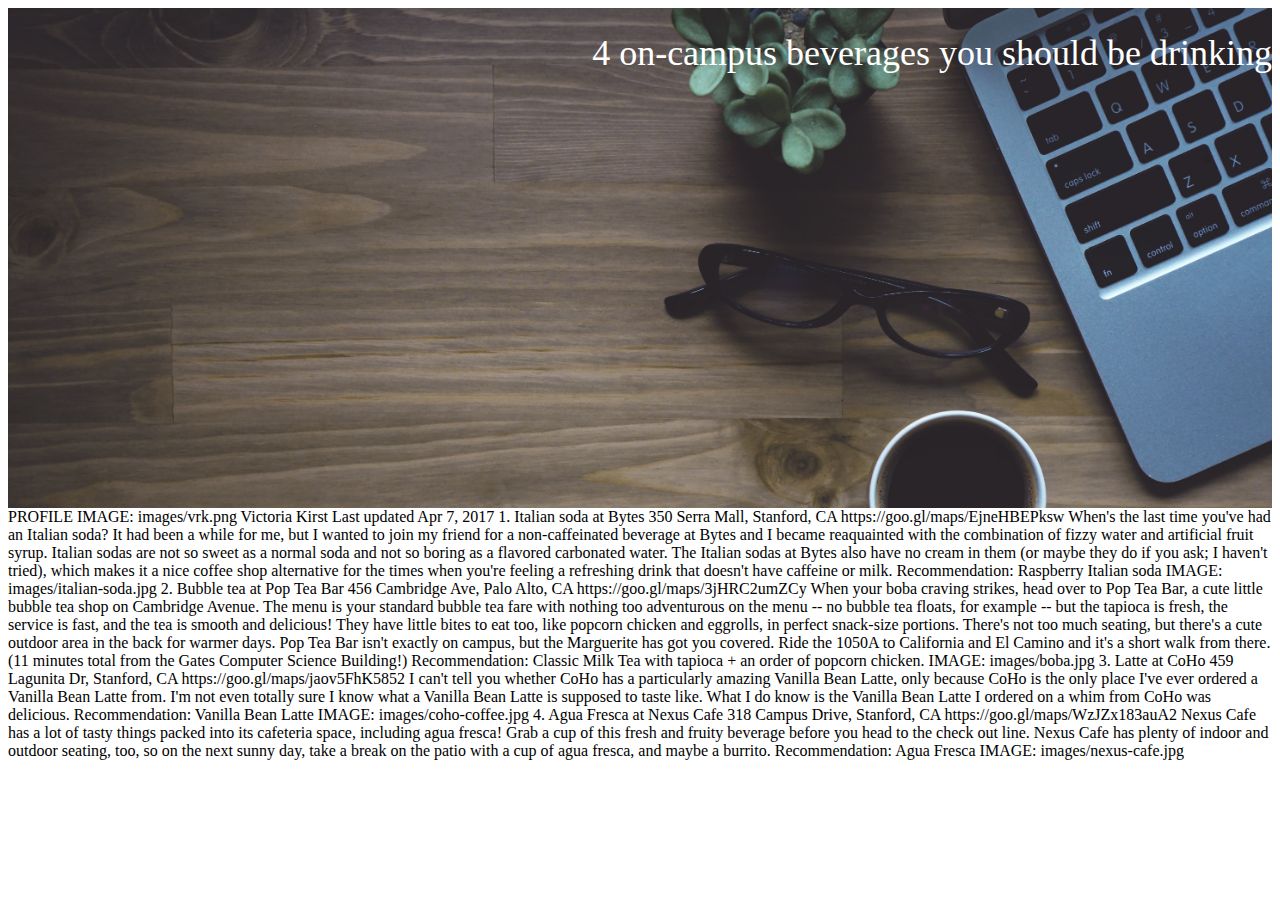
==== listice-starter_pack/listicle.html @ 7f461994 "first commit" ====
<!DOCTYPE html>
<html>
  <head>
    <meta charset="utf-8">
    <title>Stanford: 4 on-campus beverages you should be drinking</title>
    <link rel="icon" type="image/png" href="images/favicon-32x32.png" sizes="32x32" />
    <link rel="icon" type="image/png" href="images/favicon-16x16.png" sizes="16x16" />
    <link href="https://fonts.googleapis.com/css?family=Source+Sans+Pro|Roboto+Slab" rel="stylesheet">
    <link rel="stylesheet" href="css/listicle-style.css"/>
  </head>
  <body>

  <!-- TODO(you): Write the HTML necessary to complete HW1! -->

  <!--

    ******************************************
    DO NOT TRANSCRIBE THE ARTICLE YOURSELF!!!!
    ******************************************

    You do not have to type in all of the text on the page!

    The contents of the article is in `listicle-content.txt`, which is
    included in this directory. Copy and paste the contents of that file into
    this HTML file as needed. You should only need to add HTML to markup the
    content.

  -->
<header>
  <h1> 4 on-campus beverages you should be drinking</h1>
</header>


PROFILE IMAGE: images/vrk.png
Victoria Kirst
Last updated Apr 7, 2017


1.
Italian soda at Bytes
350 Serra Mall, Stanford, CA
https://goo.gl/maps/EjneHBEPksw

When's the last time you've had an Italian soda? It had been a while for me, but I wanted to join my friend for a non-caffeinated beverage at Bytes and I became reaquainted with the combination of fizzy water and artificial fruit syrup. Italian sodas are not so sweet as a normal soda and not so boring as a flavored carbonated water. The Italian sodas at Bytes also have no cream in them (or maybe they do if you ask; I haven't tried), which makes it a nice coffee shop alternative for the times when you're feeling a refreshing drink that doesn't have caffeine or milk.

Recommendation: Raspberry Italian soda

IMAGE: images/italian-soda.jpg


2.
Bubble tea at Pop Tea Bar
456 Cambridge Ave, Palo Alto, CA
https://goo.gl/maps/3jHRC2umZCy

When your boba craving strikes, head over to Pop Tea Bar, a cute little bubble tea shop on Cambridge Avenue. The menu is your standard bubble tea fare with nothing too adventurous on the menu -- no bubble tea floats, for example -- but the tapioca is fresh, the service is fast, and the tea is smooth and delicious! They have little bites to eat too, like popcorn chicken and eggrolls, in perfect snack-size portions. There's not too much seating, but there's a cute outdoor area in the back for warmer days.

Pop Tea Bar isn't exactly on campus, but the Marguerite has got you covered. Ride the 1050A to California and El Camino and it's a short walk from there. (11 minutes total from the Gates Computer Science Building!)

Recommendation: Classic Milk Tea with tapioca + an order of popcorn chicken.

IMAGE: images/boba.jpg

3.
Latte at CoHo
459 Lagunita Dr, Stanford, CA
https://goo.gl/maps/jaov5FhK5852

I can't tell you whether CoHo has a particularly amazing Vanilla Bean Latte, only because CoHo is the only place I've ever ordered a Vanilla Bean Latte from. I'm not even totally sure I know what a Vanilla Bean Latte is supposed to taste like. What I do know is the Vanilla Bean Latte I ordered on a whim from CoHo was delicious.

Recommendation: Vanilla Bean Latte

IMAGE: images/coho-coffee.jpg

4.
Agua Fresca at Nexus Cafe
318 Campus Drive, Stanford, CA
https://goo.gl/maps/WzJZx183auA2

Nexus Cafe has a lot of tasty things packed into its cafeteria space, including agua fresca! Grab a cup of this fresh and fruity beverage before you head to the check out line. Nexus Cafe has plenty of indoor and outdoor seating, too, so on the next sunny day, take a break on the patio with a cup of agua fresca, and maybe a burrito.

Recommendation: Agua Fresca

IMAGE: images/nexus-cafe.jpg

  </body>
</html>
---- listice-starter_pack/css/listicle-style.css ----
header{
    background-image: url("../images/header.jpg");
    background-size: cover;
    height: 500px;
    background-repeat: no-repeat;
    display: flex;
    justify-content: end;
}
h1{
    font-family: 'Robot Slab',serif;
    color: white;
    font-size: 36px;
    font-weight: normal;
    text-align: center;
}
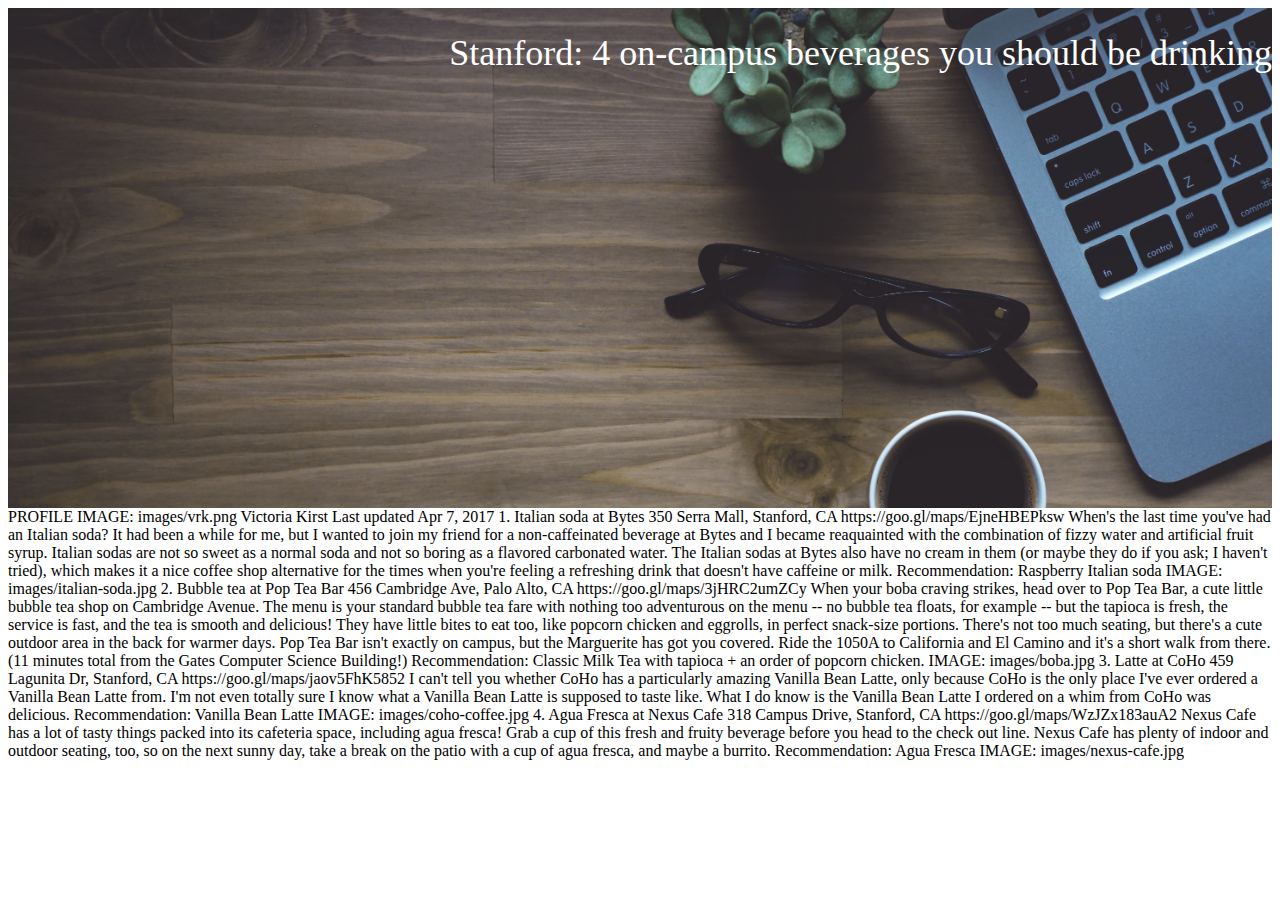
==== commit de6b671d: "update html file" ====
--- a/listice-starter_pack/listicle.html
+++ b/listice-starter_pack/listicle.html
@@ -27,7 +27,7 @@
 
   -->
 <header>
-  <h1> 4 on-campus beverages you should be drinking</h1>
+  <h1> Stanford: 4 on-campus beverages you should be drinking</h1>
 </header>
 
 
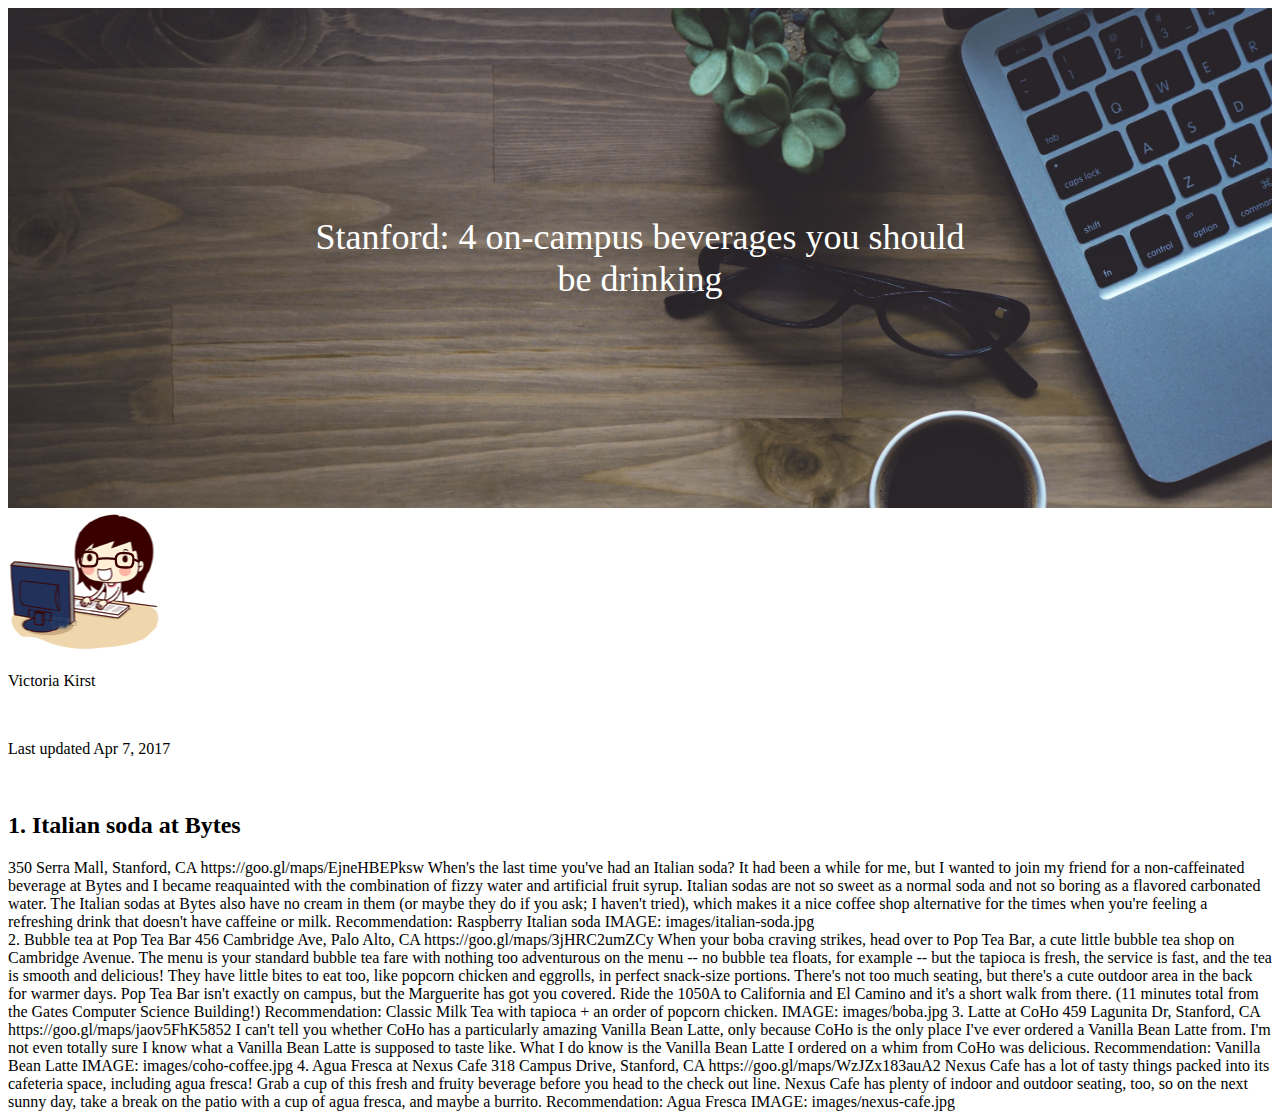
==== commit d0dc22d5: "update html file" ====
--- a/listice-starter_pack/listicle.html
+++ b/listice-starter_pack/listicle.html
@@ -1,87 +1,89 @@
 <!DOCTYPE html>
 <html>
-  <head>
-    <meta charset="utf-8">
-    <title>Stanford: 4 on-campus beverages you should be drinking</title>
-    <link rel="icon" type="image/png" href="images/favicon-32x32.png" sizes="32x32" />
-    <link rel="icon" type="image/png" href="images/favicon-16x16.png" sizes="16x16" />
-    <link href="https://fonts.googleapis.com/css?family=Source+Sans+Pro|Roboto+Slab" rel="stylesheet">
-    <link rel="stylesheet" href="css/listicle-style.css"/>
-  </head>
-  <body>
-
+<head>
+  <meta charset="utf-8">
+  <title>Stanford: 4 on-campus beverages you should be drinking</title>
+  <link rel="icon" type="image/png" href="images/favicon-32x32.png" sizes="32x32" />
+  <link rel="icon" type="image/png" href="images/favicon-16x16.png" sizes="16x16" />
+  <link href="https://fonts.googleapis.com/css?family=Source+Sans+Pro|Roboto+Slab" rel="stylesheet">
+  <link rel="stylesheet" href="css/listicle-style.css"/>
+</head>
+<body>
+  
   <!-- TODO(you): Write the HTML necessary to complete HW1! -->
-
+  
   <!--
-
+    
     ******************************************
     DO NOT TRANSCRIBE THE ARTICLE YOURSELF!!!!
     ******************************************
-
+    
     You do not have to type in all of the text on the page!
-
+    
     The contents of the article is in `listicle-content.txt`, which is
     included in this directory. Copy and paste the contents of that file into
     this HTML file as needed. You should only need to add HTML to markup the
     content.
-
+    
   -->
-<header>
-  <h1> Stanford: 4 on-campus beverages you should be drinking</h1>
-</header>
-
-
-PROFILE IMAGE: images/vrk.png
-Victoria Kirst
-Last updated Apr 7, 2017
-
-
-1.
-Italian soda at Bytes
-350 Serra Mall, Stanford, CA
-https://goo.gl/maps/EjneHBEPksw
-
-When's the last time you've had an Italian soda? It had been a while for me, but I wanted to join my friend for a non-caffeinated beverage at Bytes and I became reaquainted with the combination of fizzy water and artificial fruit syrup. Italian sodas are not so sweet as a normal soda and not so boring as a flavored carbonated water. The Italian sodas at Bytes also have no cream in them (or maybe they do if you ask; I haven't tried), which makes it a nice coffee shop alternative for the times when you're feeling a refreshing drink that doesn't have caffeine or milk.
-
-Recommendation: Raspberry Italian soda
-
-IMAGE: images/italian-soda.jpg
-
-
-2.
-Bubble tea at Pop Tea Bar
-456 Cambridge Ave, Palo Alto, CA
-https://goo.gl/maps/3jHRC2umZCy
-
-When your boba craving strikes, head over to Pop Tea Bar, a cute little bubble tea shop on Cambridge Avenue. The menu is your standard bubble tea fare with nothing too adventurous on the menu -- no bubble tea floats, for example -- but the tapioca is fresh, the service is fast, and the tea is smooth and delicious! They have little bites to eat too, like popcorn chicken and eggrolls, in perfect snack-size portions. There's not too much seating, but there's a cute outdoor area in the back for warmer days.
-
-Pop Tea Bar isn't exactly on campus, but the Marguerite has got you covered. Ride the 1050A to California and El Camino and it's a short walk from there. (11 minutes total from the Gates Computer Science Building!)
-
-Recommendation: Classic Milk Tea with tapioca + an order of popcorn chicken.
-
-IMAGE: images/boba.jpg
-
-3.
-Latte at CoHo
-459 Lagunita Dr, Stanford, CA
-https://goo.gl/maps/jaov5FhK5852
-
-I can't tell you whether CoHo has a particularly amazing Vanilla Bean Latte, only because CoHo is the only place I've ever ordered a Vanilla Bean Latte from. I'm not even totally sure I know what a Vanilla Bean Latte is supposed to taste like. What I do know is the Vanilla Bean Latte I ordered on a whim from CoHo was delicious.
-
-Recommendation: Vanilla Bean Latte
-
-IMAGE: images/coho-coffee.jpg
-
-4.
-Agua Fresca at Nexus Cafe
-318 Campus Drive, Stanford, CA
-https://goo.gl/maps/WzJZx183auA2
-
-Nexus Cafe has a lot of tasty things packed into its cafeteria space, including agua fresca! Grab a cup of this fresh and fruity beverage before you head to the check out line. Nexus Cafe has plenty of indoor and outdoor seating, too, so on the next sunny day, take a break on the patio with a cup of agua fresca, and maybe a burrito.
-
-Recommendation: Agua Fresca
-
-IMAGE: images/nexus-cafe.jpg
-
-  </body>
+  <header>
+    <h1>Stanford: 4 on-campus beverages you should be drinking</h1>
+  </header>
+  
+  
+  <div id="author">
+    <img src="images/vrk.png" class="avt"><br>
+    <p class = "name">Victoria Kirst</p><br>
+    <p class = "update-time">Last updated Apr 7, 2017</p><br>
+  </div>
+  <div id="fisrt-content">
+    <h2>1.
+    Italian soda at Bytes</h2>
+    350 Serra Mall, Stanford, CA
+    https://goo.gl/maps/EjneHBEPksw
+    
+    When's the last time you've had an Italian soda? It had been a while for me, but I wanted to join my friend for a non-caffeinated beverage at Bytes and I became reaquainted with the combination of fizzy water and artificial fruit syrup. Italian sodas are not so sweet as a normal soda and not so boring as a flavored carbonated water. The Italian sodas at Bytes also have no cream in them (or maybe they do if you ask; I haven't tried), which makes it a nice coffee shop alternative for the times when you're feeling a refreshing drink that doesn't have caffeine or milk.
+    
+    Recommendation: Raspberry Italian soda
+    
+    IMAGE: images/italian-soda.jpg
+    
+  </div>
+  2.
+  Bubble tea at Pop Tea Bar
+  456 Cambridge Ave, Palo Alto, CA
+  https://goo.gl/maps/3jHRC2umZCy
+  
+  When your boba craving strikes, head over to Pop Tea Bar, a cute little bubble tea shop on Cambridge Avenue. The menu is your standard bubble tea fare with nothing too adventurous on the menu -- no bubble tea floats, for example -- but the tapioca is fresh, the service is fast, and the tea is smooth and delicious! They have little bites to eat too, like popcorn chicken and eggrolls, in perfect snack-size portions. There's not too much seating, but there's a cute outdoor area in the back for warmer days.
+  
+  Pop Tea Bar isn't exactly on campus, but the Marguerite has got you covered. Ride the 1050A to California and El Camino and it's a short walk from there. (11 minutes total from the Gates Computer Science Building!)
+  
+  Recommendation: Classic Milk Tea with tapioca + an order of popcorn chicken.
+  
+  IMAGE: images/boba.jpg
+  
+  3.
+  Latte at CoHo
+  459 Lagunita Dr, Stanford, CA
+  https://goo.gl/maps/jaov5FhK5852
+  
+  I can't tell you whether CoHo has a particularly amazing Vanilla Bean Latte, only because CoHo is the only place I've ever ordered a Vanilla Bean Latte from. I'm not even totally sure I know what a Vanilla Bean Latte is supposed to taste like. What I do know is the Vanilla Bean Latte I ordered on a whim from CoHo was delicious.
+  
+  Recommendation: Vanilla Bean Latte
+  
+  IMAGE: images/coho-coffee.jpg
+  
+  4.
+  Agua Fresca at Nexus Cafe
+  318 Campus Drive, Stanford, CA
+  https://goo.gl/maps/WzJZx183auA2
+  
+  Nexus Cafe has a lot of tasty things packed into its cafeteria space, including agua fresca! Grab a cup of this fresh and fruity beverage before you head to the check out line. Nexus Cafe has plenty of indoor and outdoor seating, too, so on the next sunny day, take a break on the patio with a cup of agua fresca, and maybe a burrito.
+  
+  Recommendation: Agua Fresca
+  
+  IMAGE: images/nexus-cafe.jpg
+  
+  
+</body>
 </html>
--- a/listice-starter_pack/css/listicle-style.css
+++ b/listice-starter_pack/css/listicle-style.css
@@ -4,12 +4,15 @@
     height: 500px;
     background-repeat: no-repeat;
     display: flex;
-    justify-content: end;
+    justify-content: center;
+    align-items: center;
+    background-position: top;
 }
 h1{
     font-family: 'Robot Slab',serif;
     color: white;
     font-size: 36px;
     font-weight: normal;
+    padding: 300px;
     text-align: center;
 }
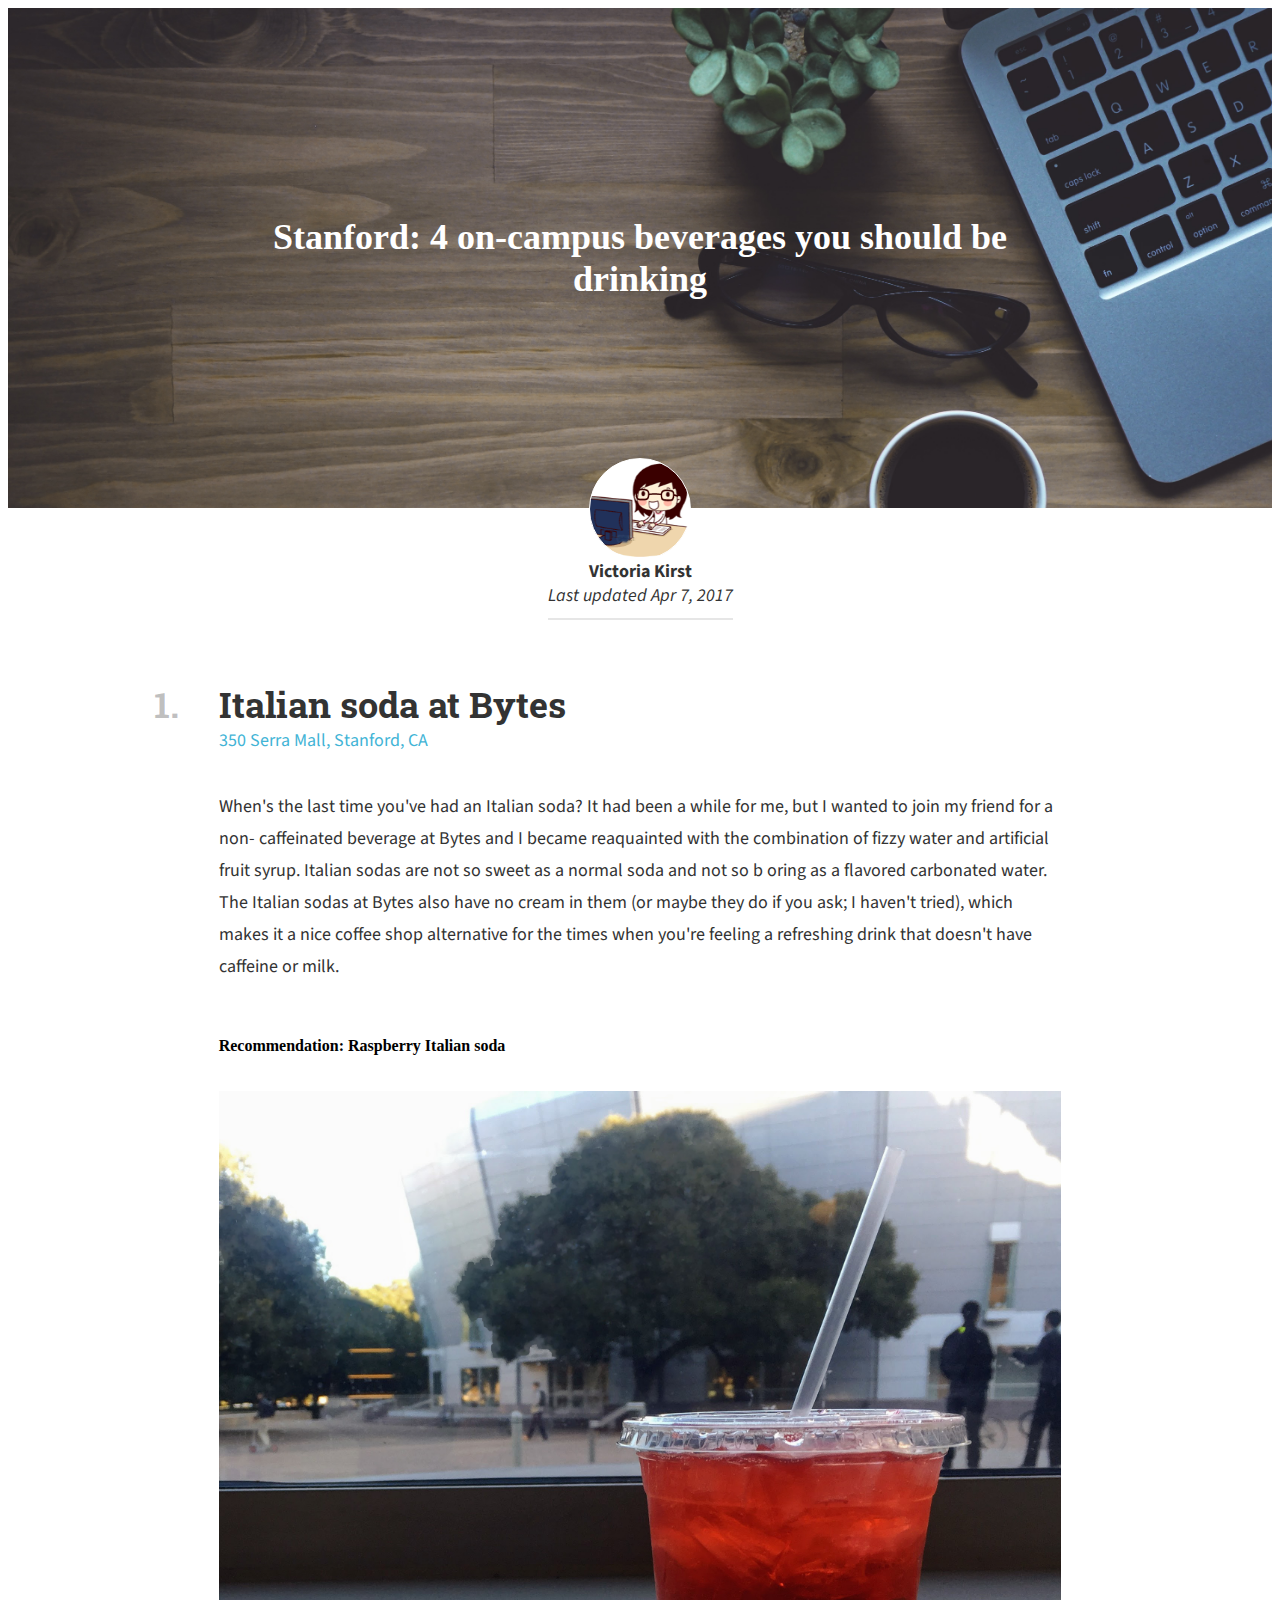
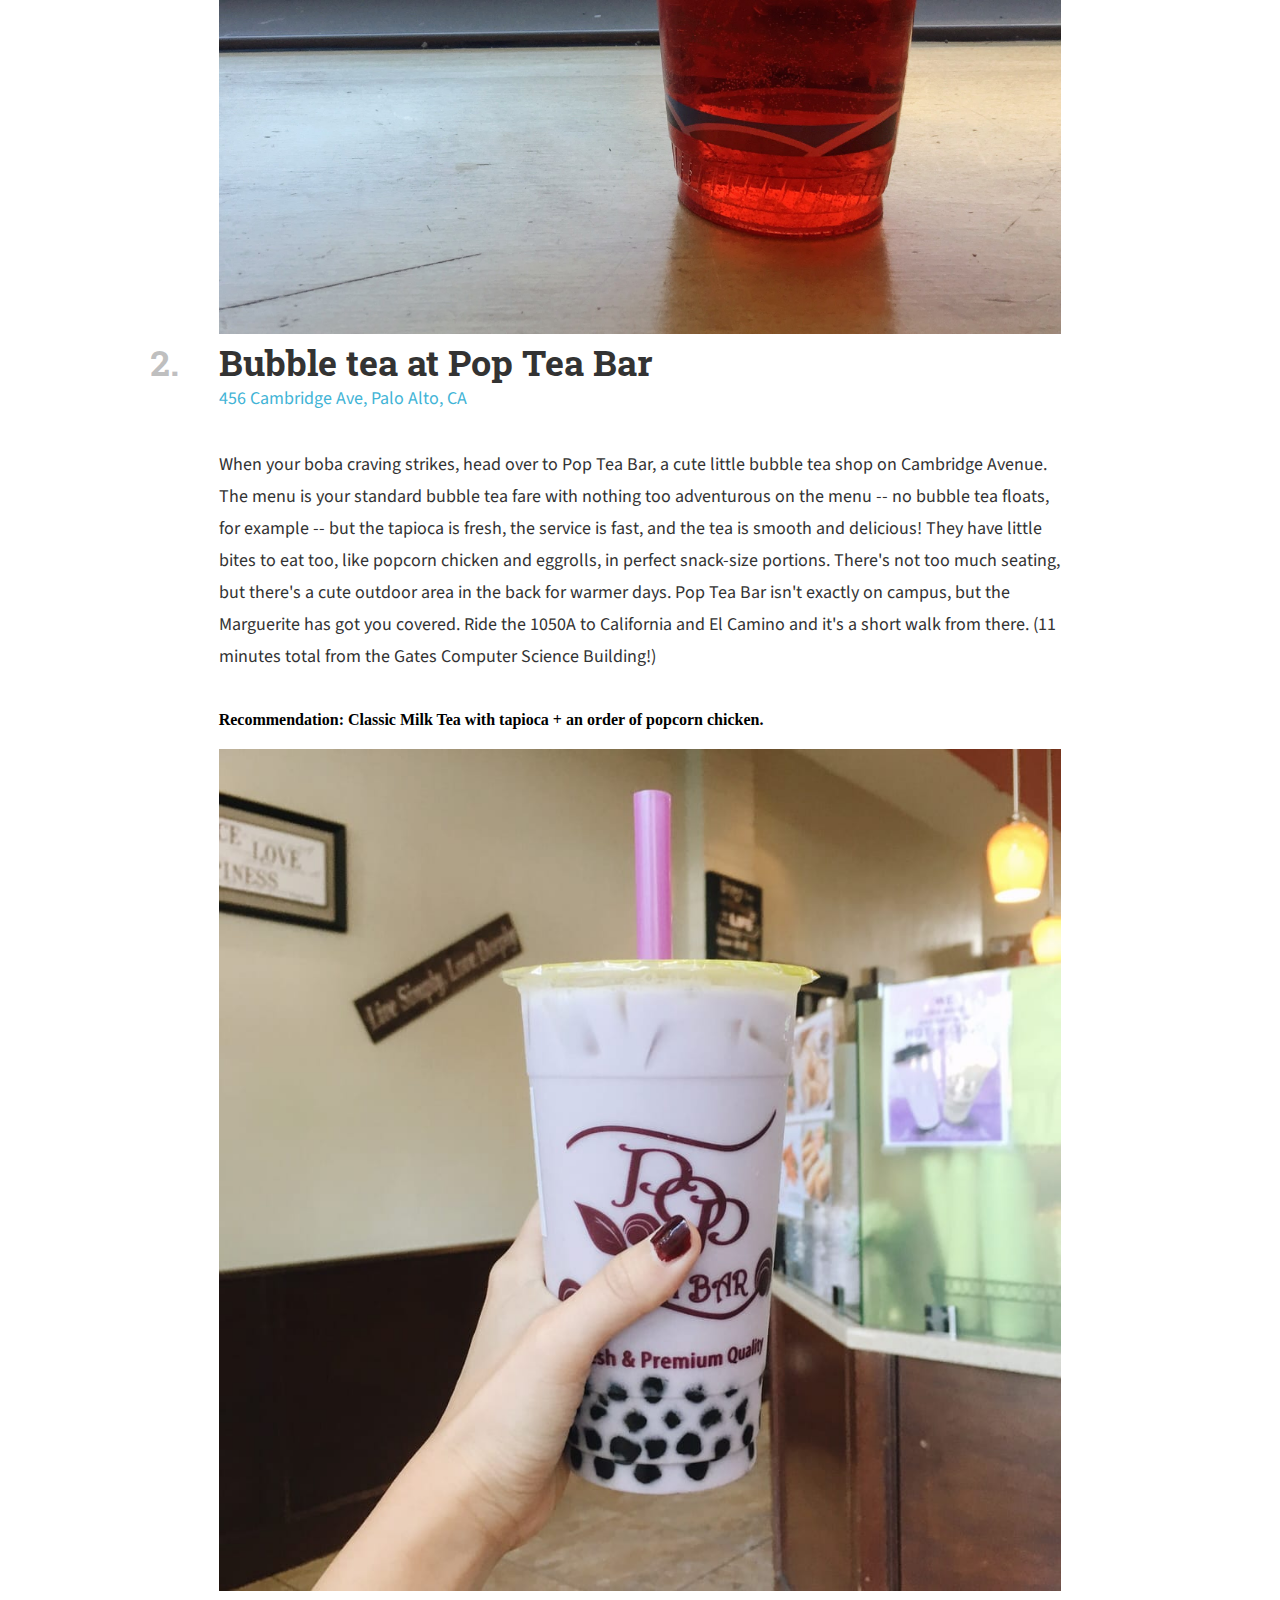
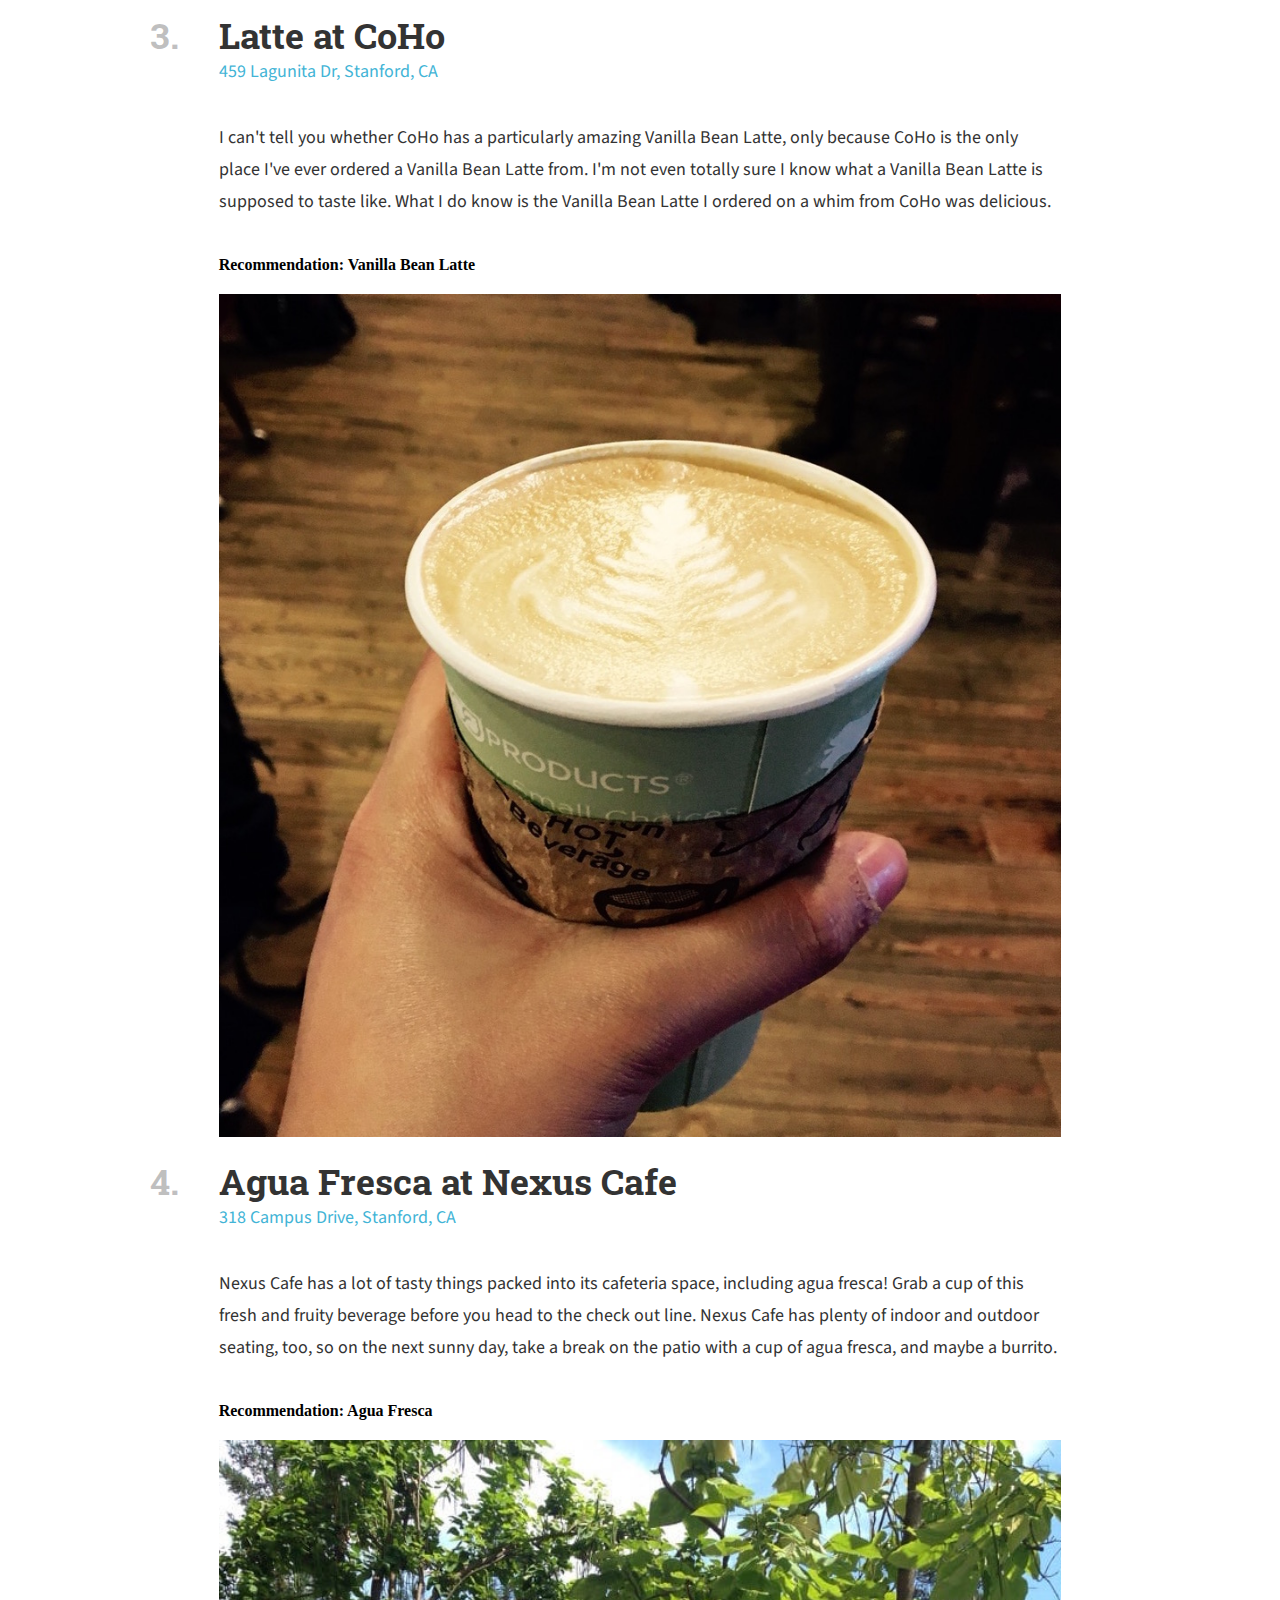
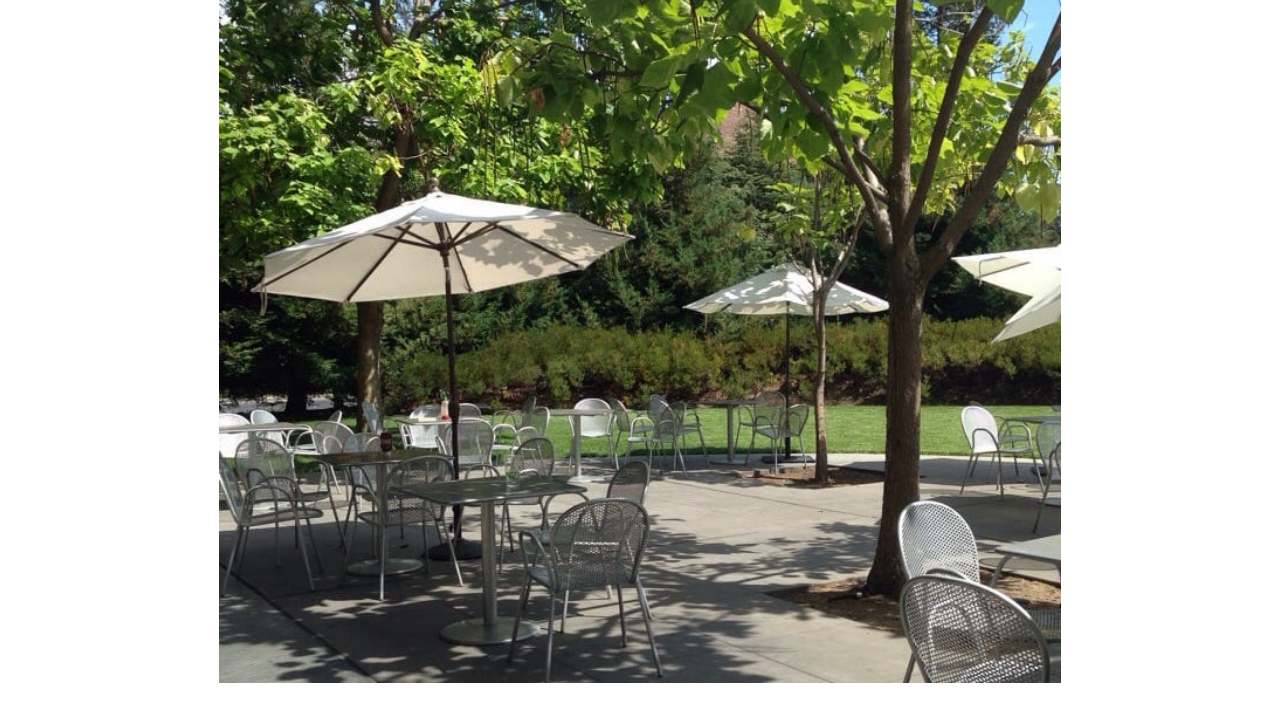
==== commit 268c3771: "finish tut2" ====
--- a/listice-starter_pack/listicle.html
+++ b/listice-starter_pack/listicle.html
@@ -31,59 +31,101 @@
   </header>
   
   
-  <div id="author">
-    <img src="images/vrk.png" class="avt"><br>
-    <p class = "name">Victoria Kirst</p><br>
-    <p class = "update-time">Last updated Apr 7, 2017</p><br>
+  <div id="profile">
+    <div id="profile-pic">  </div>
+    
+    <div id="profile-text" >
+      <strong> Victoria Kirst </strong> <br/>
+      <em> Last updated Apr 7, 2017 </em>
+    </div>
   </div>
-  <div id="fisrt-content">
-    <h2>1.
-    Italian soda at Bytes</h2>
-    350 Serra Mall, Stanford, CA
-    https://goo.gl/maps/EjneHBEPksw
-    
-    When's the last time you've had an Italian soda? It had been a while for me, but I wanted to join my friend for a non-caffeinated beverage at Bytes and I became reaquainted with the combination of fizzy water and artificial fruit syrup. Italian sodas are not so sweet as a normal soda and not so boring as a flavored carbonated water. The Italian sodas at Bytes also have no cream in them (or maybe they do if you ask; I haven't tried), which makes it a nice coffee shop alternative for the times when you're feeling a refreshing drink that doesn't have caffeine or milk.
-    
-    Recommendation: Raspberry Italian soda
-    
-    IMAGE: images/italian-soda.jpg
-    
-  </div>
-  2.
-  Bubble tea at Pop Tea Bar
-  456 Cambridge Ave, Palo Alto, CA
-  https://goo.gl/maps/3jHRC2umZCy
-  
-  When your boba craving strikes, head over to Pop Tea Bar, a cute little bubble tea shop on Cambridge Avenue. The menu is your standard bubble tea fare with nothing too adventurous on the menu -- no bubble tea floats, for example -- but the tapioca is fresh, the service is fast, and the tea is smooth and delicious! They have little bites to eat too, like popcorn chicken and eggrolls, in perfect snack-size portions. There's not too much seating, but there's a cute outdoor area in the back for warmer days.
-  
-  Pop Tea Bar isn't exactly on campus, but the Marguerite has got you covered. Ride the 1050A to California and El Camino and it's a short walk from there. (11 minutes total from the Gates Computer Science Building!)
-  
-  Recommendation: Classic Milk Tea with tapioca + an order of popcorn chicken.
-  
-  IMAGE: images/boba.jpg
-  
-  3.
-  Latte at CoHo
-  459 Lagunita Dr, Stanford, CA
-  https://goo.gl/maps/jaov5FhK5852
-  
-  I can't tell you whether CoHo has a particularly amazing Vanilla Bean Latte, only because CoHo is the only place I've ever ordered a Vanilla Bean Latte from. I'm not even totally sure I know what a Vanilla Bean Latte is supposed to taste like. What I do know is the Vanilla Bean Latte I ordered on a whim from CoHo was delicious.
-  
-  Recommendation: Vanilla Bean Latte
-  
-  IMAGE: images/coho-coffee.jpg
-  
-  4.
-  Agua Fresca at Nexus Cafe
-  318 Campus Drive, Stanford, CA
-  https://goo.gl/maps/WzJZx183auA2
-  
-  Nexus Cafe has a lot of tasty things packed into its cafeteria space, including agua fresca! Grab a cup of this fresh and fruity beverage before you head to the check out line. Nexus Cafe has plenty of indoor and outdoor seating, too, so on the next sunny day, take a break on the patio with a cup of agua fresca, and maybe a burrito.
-  
-  Recommendation: Agua Fresca
-  
-  IMAGE: images/nexus-cafe.jpg
-  
-  
+  <section>
+    <div id="body-container">
+      <div class="item">
+        <div class="items-container-number">
+          <div class="number">1.</div>
+        </div> 
+        <div class="title">Italian soda at Bytes</div>
+        <a href="http:////goo.gl/maps/EjneHBEPksw">350 Serra Mall, Stanford, CA</a>
+        <div class = "line-break"></div>
+        <p class="content">
+          When's the last time you've had an Italian soda? 
+          It had been a while for me, but I wanted to join my friend for a non-
+          caffeinated beverage at Bytes and I became
+          reaquainted with the combination of fizzy water and artificial fruit
+          syrup. Italian sodas are not so sweet as a normal soda and not so b
+          oring as a flavored carbonated water. The Italian sodas at Bytes also 
+          have no cream in them (or maybe they do if you ask; I haven't tried),
+          which makes it a nice coffee shop alternative for the times when you're 
+          feeling a refreshing drink that doesn't have caffeine or milk.
+        </p>  
+        <div class = "line-break"></div>
+        <p class="recommendation">Recommendation: Raspberry Italian soda</p>
+        <div class = "line-break"></div>
+        <img src = "images/italian-soda.jpg">
+        
+        
+        
+      </div>
+      <div id="item">
+        <div class="items-container-number">
+          <div class="number">2.</div>
+        </div> 
+        <div class = "title">Bubble tea at Pop Tea Bar</div>
+        <a href="https://goo.gl/maps/3jHRC2umZCy">456 Cambridge Ave, Palo Alto, CA</a>
+        <div class = "line-break"></div>
+        <p class = "content">
+          When your boba craving strikes, head over to Pop Tea Bar, a cute little bubble tea shop on Cambridge Avenue. The menu is your standard bubble tea fare with nothing too adventurous on the menu -- no bubble tea floats, for example -- but the tapioca is fresh, the service is fast, and the tea is smooth and delicious! They have little bites to eat too, like popcorn chicken and eggrolls, in perfect snack-size portions. There's not too much seating, but there's a cute outdoor area in the back for warmer days.
+          
+          Pop Tea Bar isn't exactly on campus, but the Marguerite has got you covered. Ride the 1050A to California and El Camino and it's a short walk from there. (11 minutes total from the Gates Computer Science Building!)
+          <div class = "line-break"></div>
+          <div class ="recommendation">Recommendation: Classic Milk Tea with tapioca + an order of popcorn chicken.</div>
+          <div class = "line-break"></div>
+          <img src = "images/boba.jpg">
+        </p>
+      </div>
+      <div id="item">
+        <div class="items-container-number">
+          <div class="number">3.</div>
+        </div> 
+        <div class = "title">Latte at CoHo</div>
+        
+        <a href ="https://goo.gl/maps/jaov5FhK5852">459 Lagunita Dr, Stanford, CA</a>
+        <div class = "line-break"></div>
+        <p class="content">
+          I can't tell you whether CoHo has a particularly amazing Vanilla Bean Latte, 
+          only because CoHo is the only place I've ever ordered a Vanilla Bean Latte 
+          from. I'm not even totally sure I know what a Vanilla Bean Latte is supposed 
+          to taste like. What I do know is the Vanilla Bean Latte I ordered on a whim
+          from CoHo was delicious.
+          <div class = "line-break"></div>
+          <div class="recommendation">Recommendation: Vanilla Bean Latte</div>
+          <div class = "line-break"></div>
+          <img src ="images/coho-coffee.jpg">
+        </p>
+      </div>
+      <div id="item">
+        <div class="items-container-number">
+          <div class="number">4.</div>
+        </div> 
+        <div class="title">Agua Fresca at Nexus Cafe</div>
+        
+        <a href="https://goo.gl/maps/WzJZx183auA2">318 Campus Drive, Stanford, CA</a>
+        <div class = "line-break"></div>
+        <p class = "content">
+          Nexus Cafe has a lot of tasty things packed into its cafeteria space, 
+          including agua fresca! Grab a cup of this fresh and fruity beverage before 
+          you head to the check out line. Nexus Cafe has plenty of indoor and outdoor 
+          seating, too, so on the next sunny day, take a break on the patio with a cup 
+          of agua fresca, and maybe a burrito.
+          <div class = "line-break"></div>
+          <div class ="recommendation">Recommendation: Agua Fresca</div>
+          <div class = "line-break"></div>
+          <img src = "images/nexus-cafe.jpg">
+        </p>
+      </div> 
+    </div>
+  </section>
+</section>
 </body>
 </html>
--- a/listice-starter_pack/css/listicle-style.css
+++ b/listice-starter_pack/css/listicle-style.css
@@ -1,18 +1,108 @@
 header{
-    background-image: url("../images/header.jpg");
+    background-image: url(../images/header.jpg);
+    height: 500px;
     background-size: cover;
-    height: 500px;
-    background-repeat: no-repeat;
+    background-position:top;
+    background-repeat:no-repeat;
+    display: flex;
+    align-items: center;
+    justify-content: center ;
+    
+    
+    
+    
+}
+h1{
+    
+    justify-content: center;
+    color: white;
+    font-family: "Robot Slab";
+    width:780px;
+    font-size: 36px;
+    text-align: center;
+    
+    
+    
+}
+#profile {
+    display:flex;
+    align-items: center;
+    flex-direction: column;
+    width:100%;
+  }
+  
+  #profile-pic {
+    background-image: url("../images/vrk.png");
+    background-size: cover;
+    background-position:center;
+    border-radius: 100%;
+    width: 100px;
+    height: 100px;
+    margin-top: -50px;
+    border: 1px solid white;
+  }
+  
+  #profile-text {
+    text-align: center;
+    font-family: "Source Sans Pro", sans-serif;
+    font-size: 18px;
+    color: rgb(51, 51, 51);
+    line-height: 24px;
+    padding-bottom: 10px;
+    border-bottom: 2px solid #e6e6e6;
+  }
+section {
     display: flex;
     justify-content: center;
     align-items: center;
-    background-position: top;
+    flex-direction: column;
 }
-h1{
-    font-family: 'Robot Slab',serif;
-    color: white;
+#body-container{
+    width: 66.67%;
+    position:relative;
+    margin-top: 60px;
+}
+.title{
+    font-family: 'Roboto Slab', serif;
     font-size: 36px;
-    font-weight: normal;
-    padding: 300px;
-    text-align: center;
+    font-weight:bold;
+    color: rgb(51,51,51);
 }
+.number{
+    position:absolute;
+    right:40px;
+    font-family: "Roboto Slab", serif;
+    font-size: 36px;
+    font-weight: bold;
+    color:  rgba(0, 0, 0, 0.25);
+}
+.line-break{
+    height: 20px;
+}
+.items-container-number {
+    position:absolute;
+    right:100%;
+}
+.content{
+    font-family: 'Source Sans Pro', serif;
+    font-size: 18px;
+    line-height: 32px;
+    color: rgb(51,51,51);
+}
+.recommendation{
+    font-weight: bold;
+}
+img{
+    width:100%;
+}
+a {
+    color: #42b4d6;
+    text-decoration: none;
+    font-weight:normal;
+    font-family: "Source Sans Pro", sans-serif;
+    font-size: 18px;
+  }
+  
+  a:hover {
+    text-decoration:underline;
+  }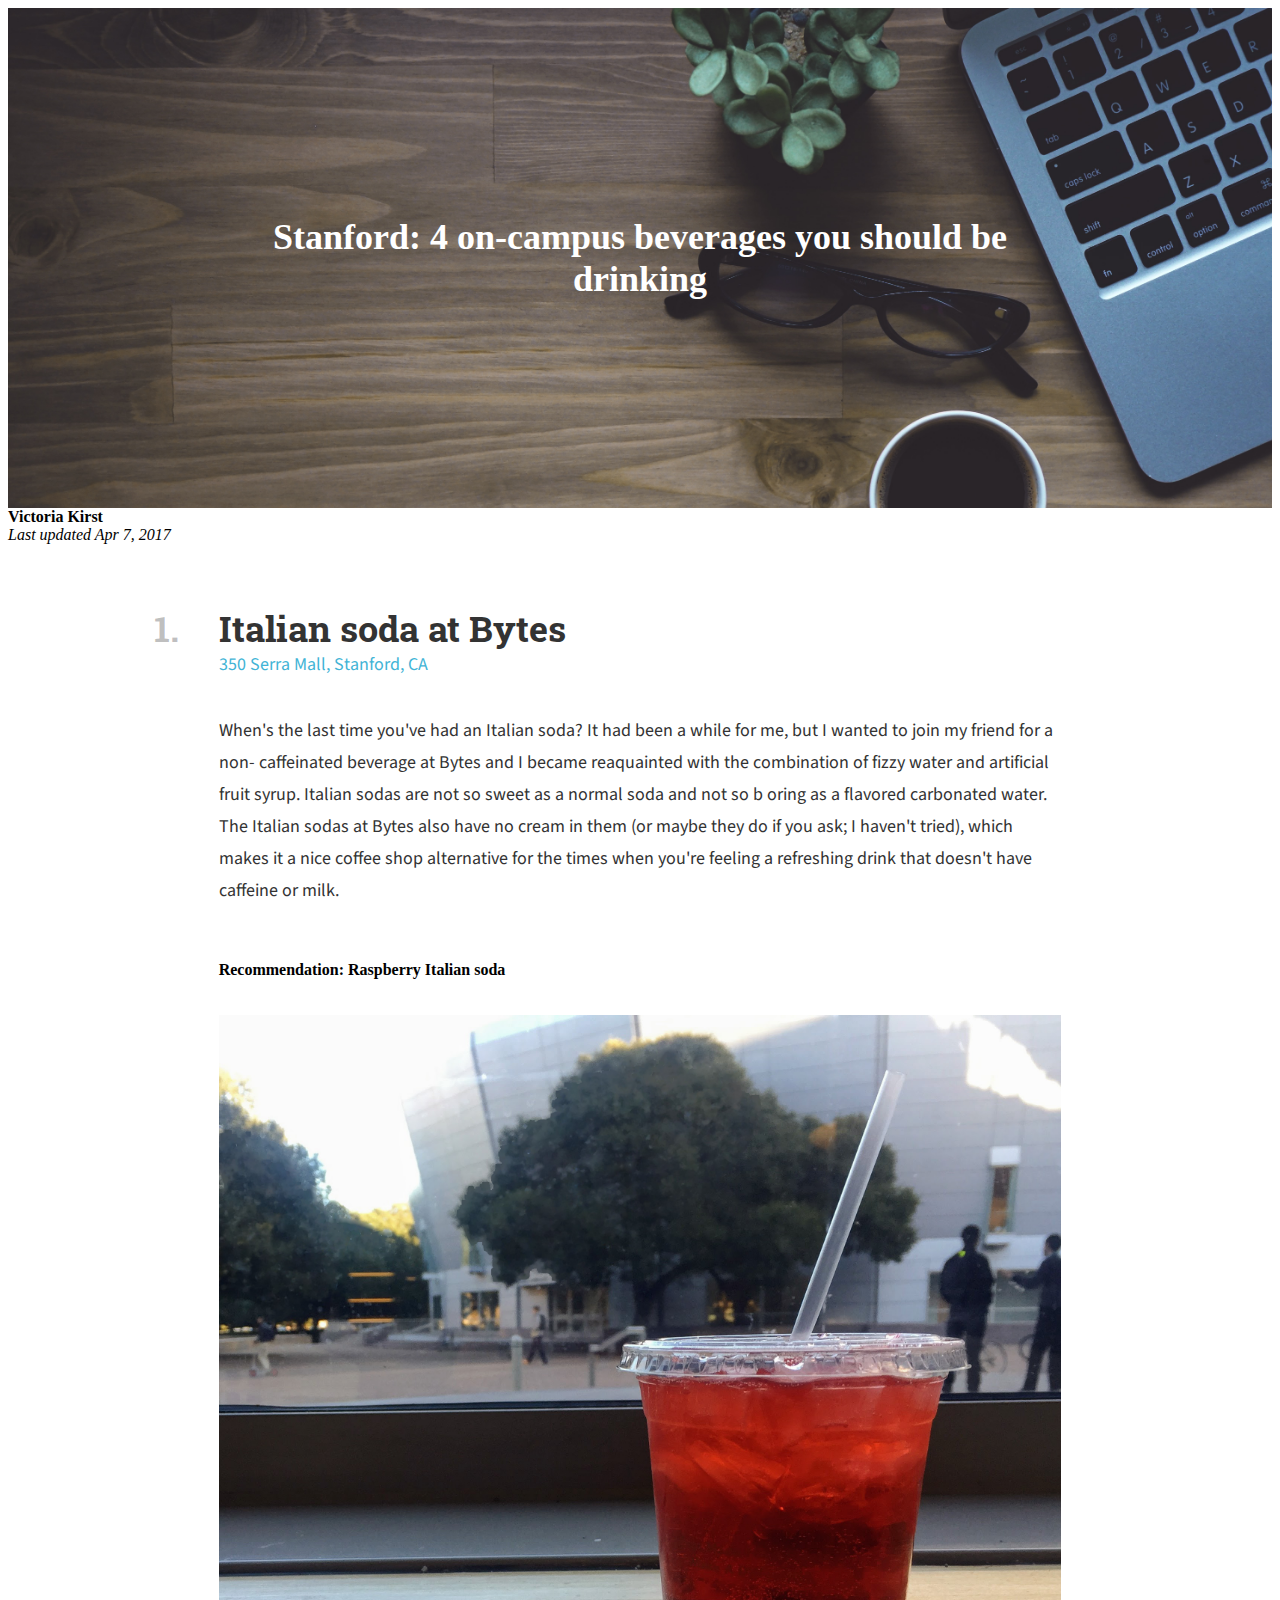
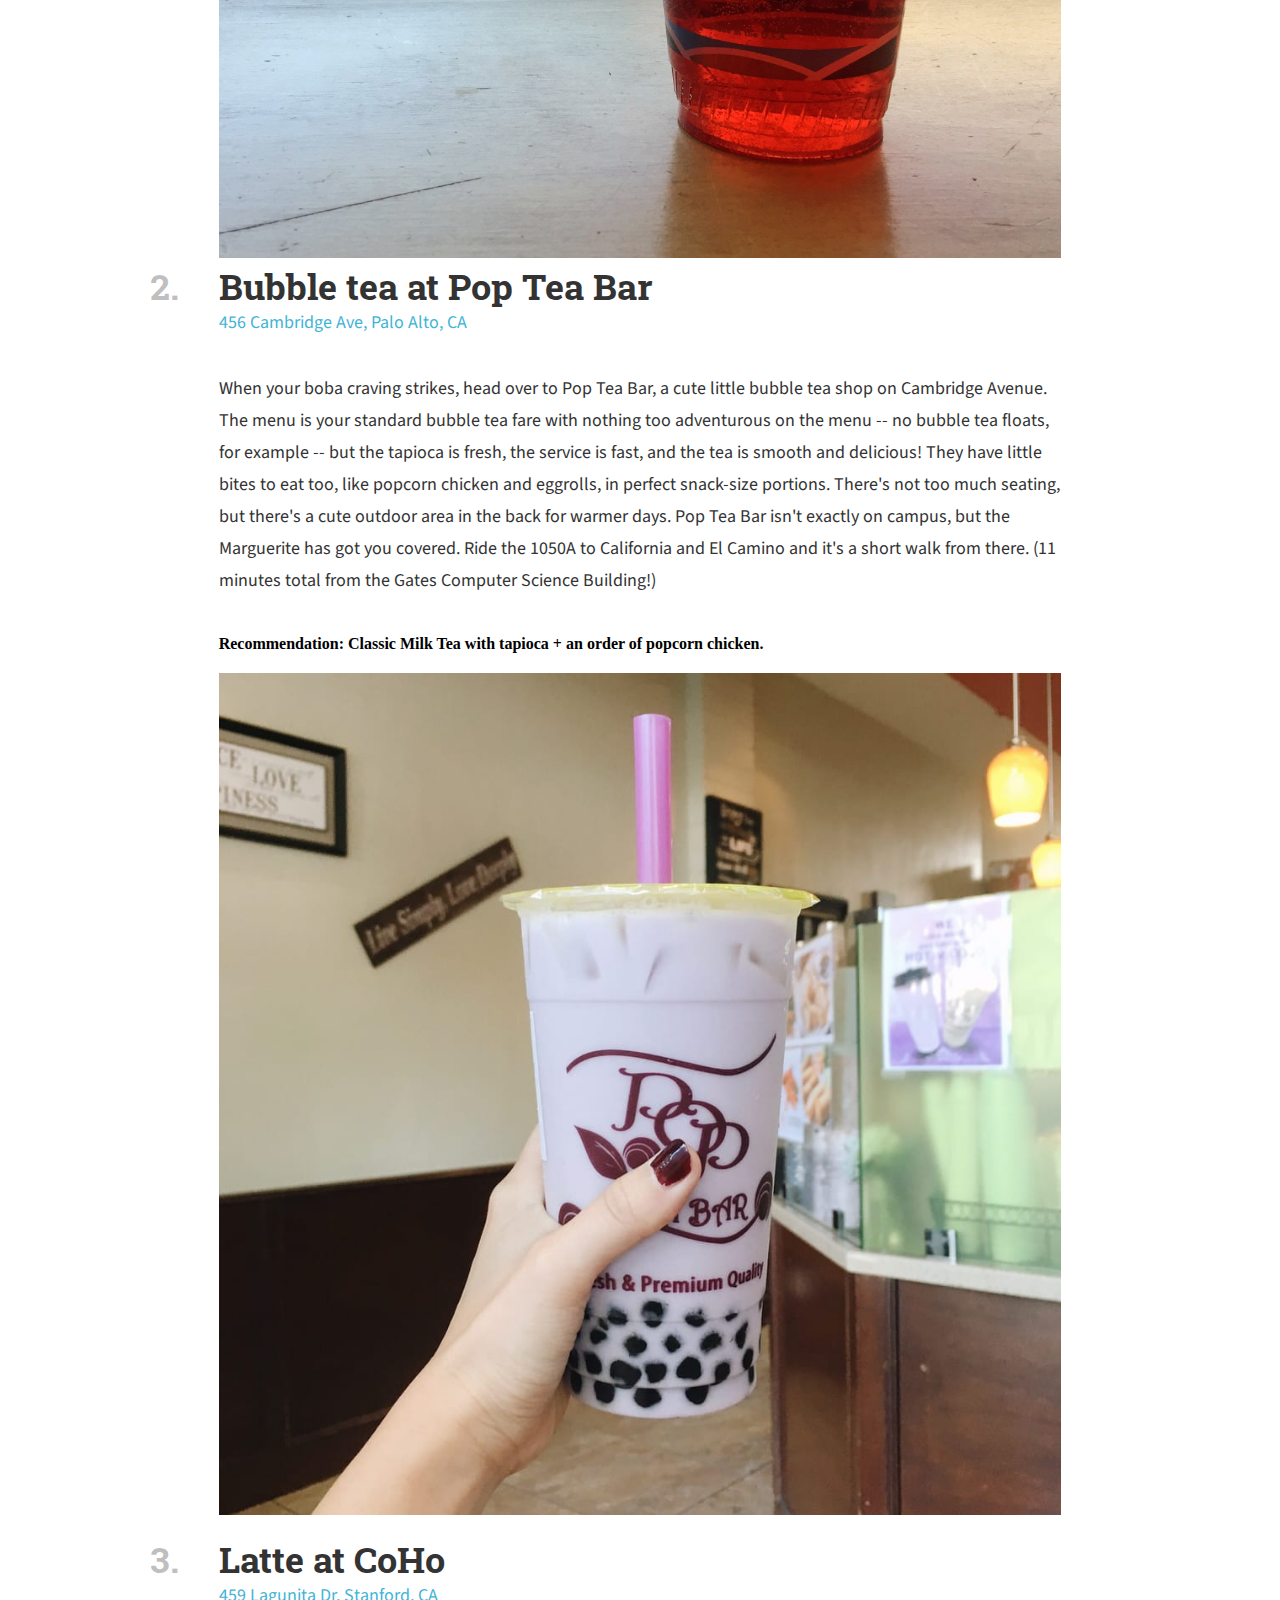
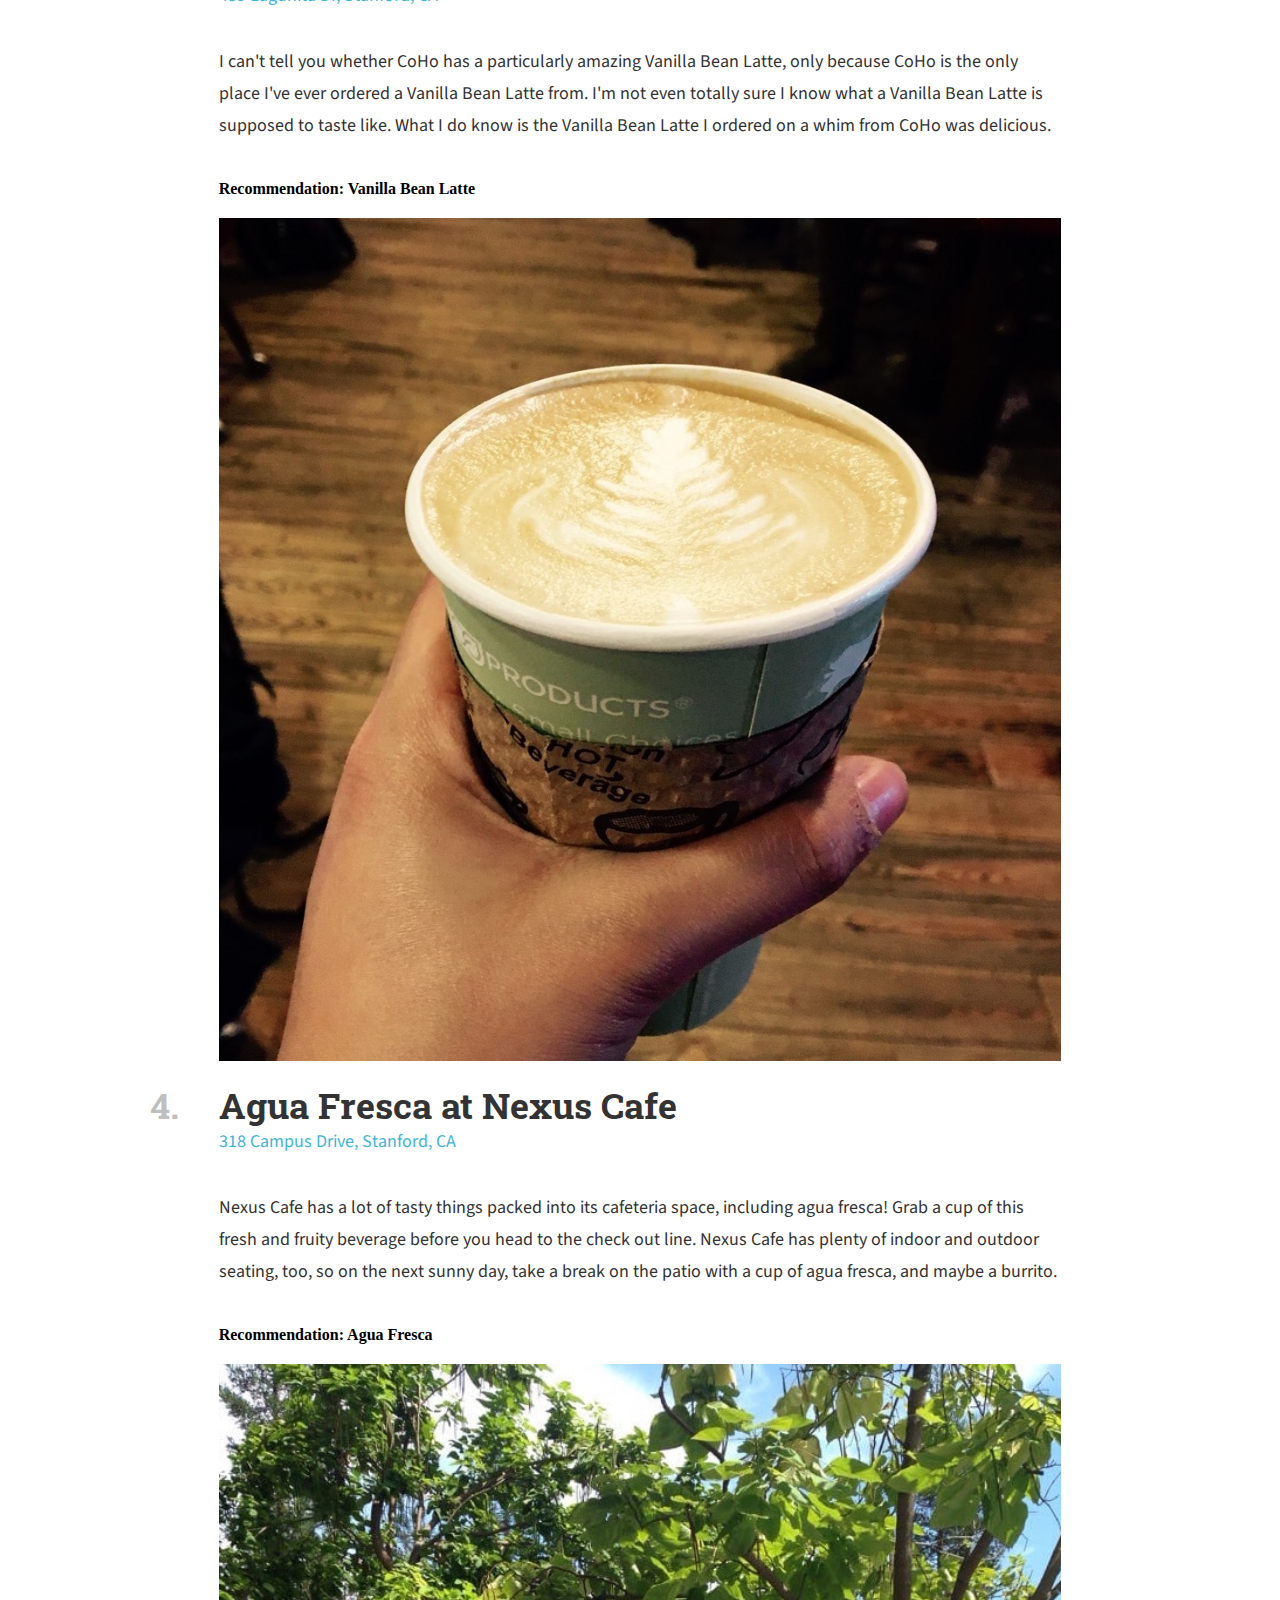
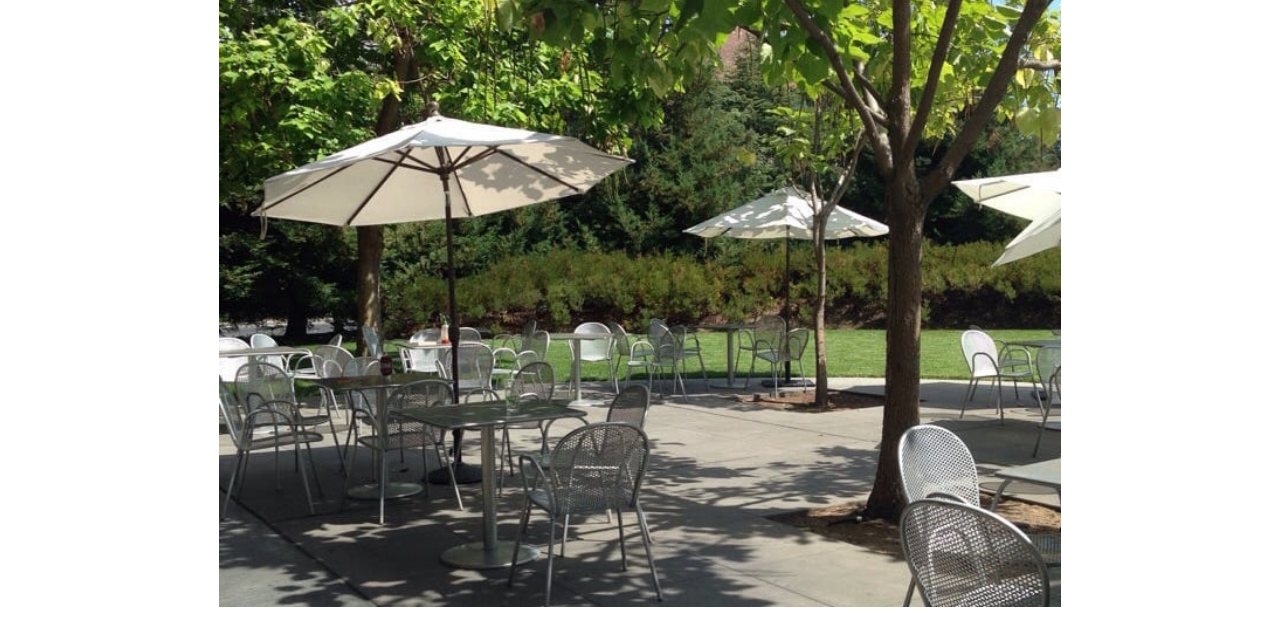
==== commit 8270a1d3: "fix tag" ====
--- a/listice-starter_pack/listicle.html
+++ b/listice-starter_pack/listicle.html
@@ -31,10 +31,10 @@
   </header>
   
   
-  <div id="profile">
-    <div id="profile-pic">  </div>
+  <div id="author">
+    <div id="avt">  </div>
     
-    <div id="profile-text" >
+    <div id="author-text" >
       <strong> Victoria Kirst </strong> <br/>
       <em> Last updated Apr 7, 2017 </em>
     </div>
